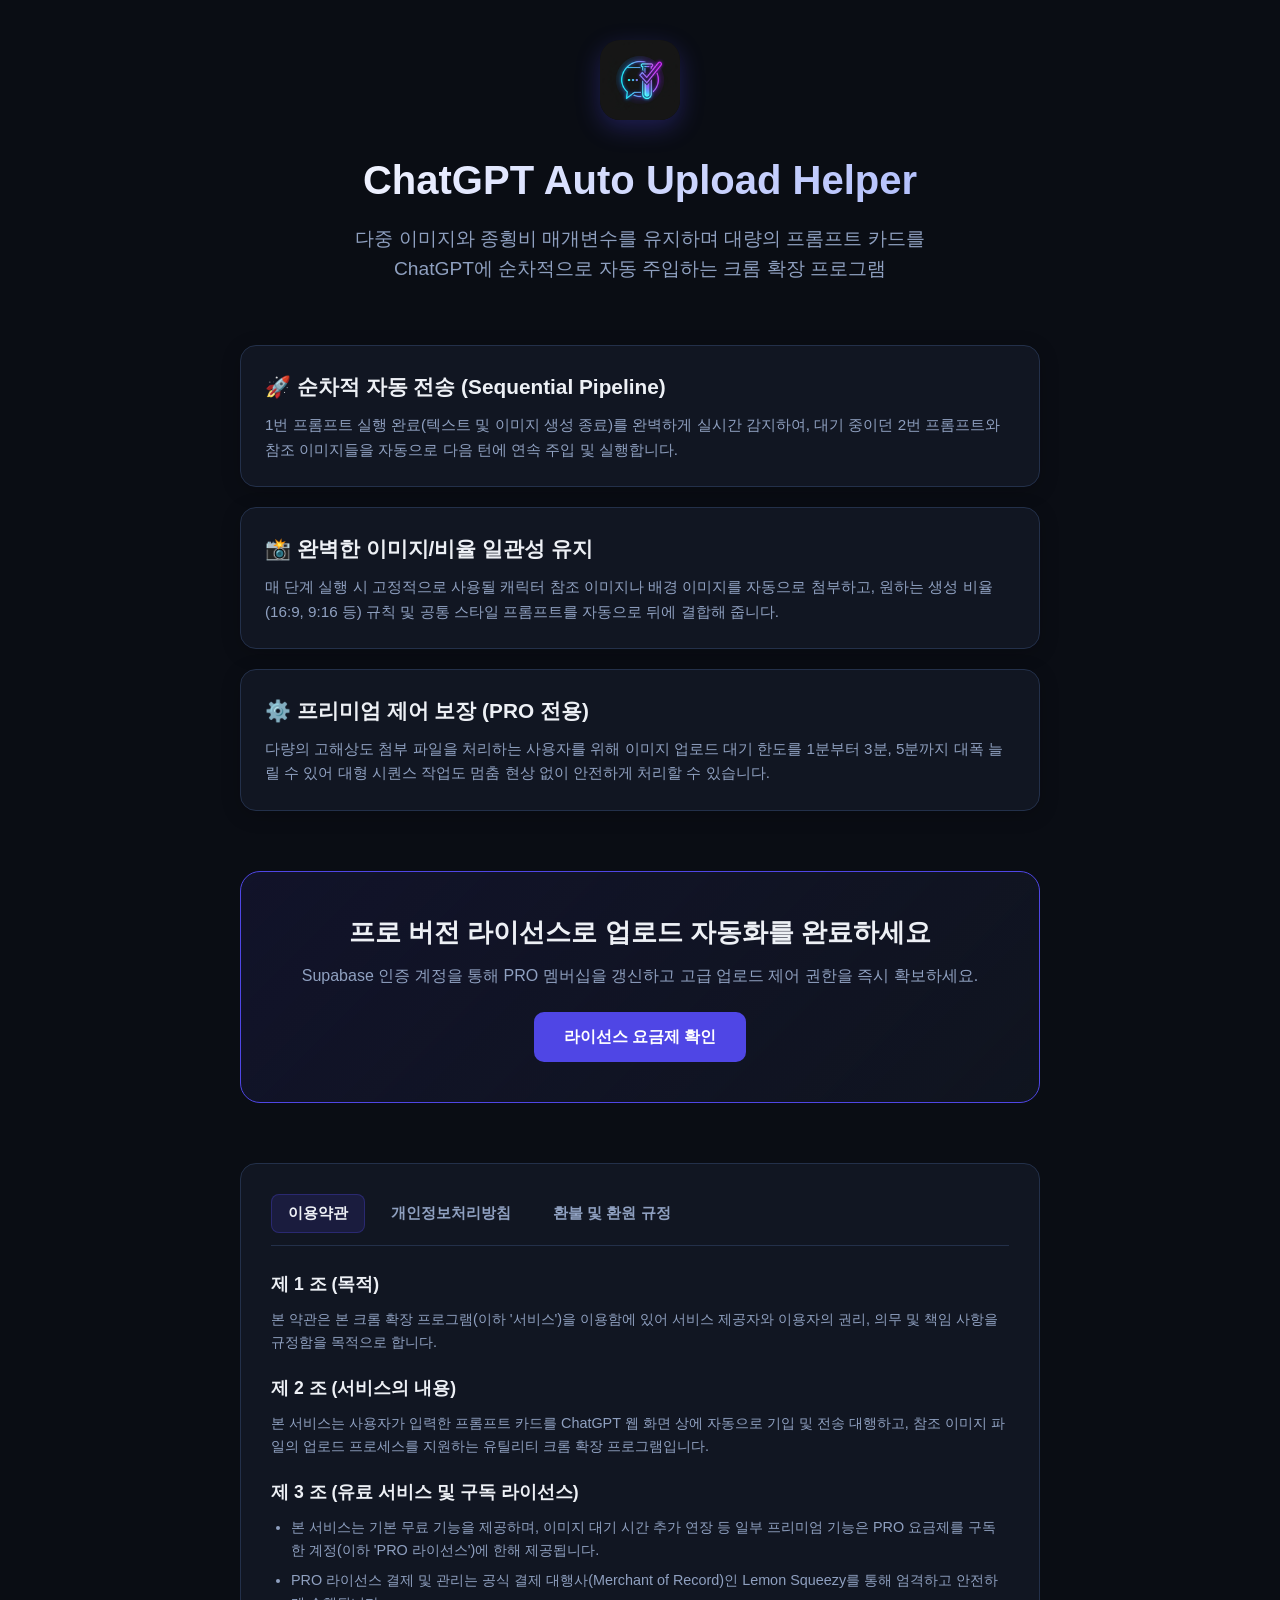
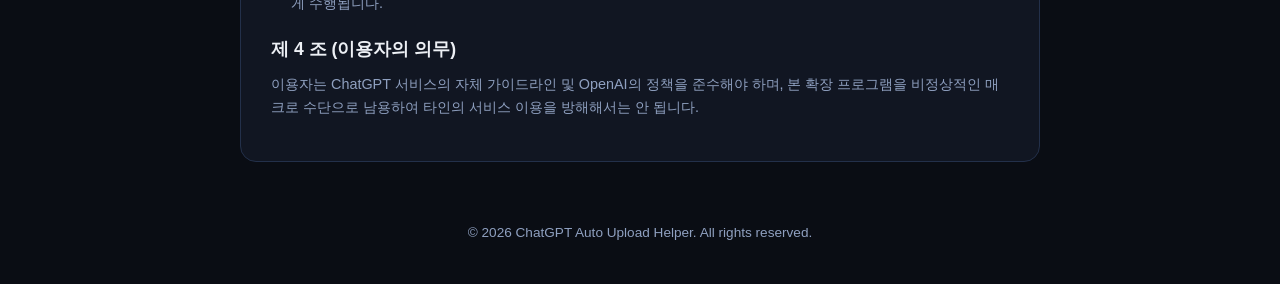
==== index.html @ 583a0a19 "Add responsive dark-mode product landing page containing Terms, Privacy, and Refund Policies for sto" ====
<!DOCTYPE html>
<html lang="ko">
<head>
  <meta charset="UTF-8">
  <meta name="viewport" content="width=device-width, initial-scale=1.0">
  <title>ChatGPT Auto Upload Helper - Chrome Extension</title>
  <style>
    :root {
      --bg: #0a0d14;
      --panel: #111622;
      --border: #23304a;
      --text: #edf0f5;
      --text-muted: #8fa0c0;
      --primary: #4f46e5;
      --primary-hover: #4338ca;
      --accent: #f5a623;
    }

    * {
      box-sizing: border-box;
      margin: 0;
      padding: 0;
    }

    body {
      background-color: var(--bg);
      color: var(--text);
      font-family: -apple-system, BlinkMacSystemFont, "Segoe UI", Roboto, "Helvetica Neue", Arial, sans-serif;
      line-height: 1.6;
      padding: 40px 20px;
    }

    .container {
      max-width: 800px;
      margin: 0 auto;
    }

    header {
      text-align: center;
      margin-bottom: 60px;
    }

    .logo {
      width: 80px;
      height: 80px;
      margin-bottom: 20px;
      border-radius: 20px;
      box-shadow: 0 8px 24px rgba(79, 70, 229, 0.3);
    }

    h1 {
      font-size: 2.5rem;
      font-weight: 800;
      background: linear-gradient(135deg, #ffffff 0%, #a5b4fc 100%);
      -webkit-background-clip: text;
      -webkit-text-fill-color: transparent;
      margin-bottom: 12px;
    }

    .subtitle {
      color: var(--text-muted);
      font-size: 1.2rem;
      max-width: 600px;
      margin: 0 auto;
    }

    /* Product Features */
    .features {
      display: grid;
      grid-template-columns: 1fr;
      gap: 20px;
      margin-bottom: 60px;
    }

    .feature-card {
      background: var(--panel);
      border: 1px solid var(--border);
      border-radius: 16px;
      padding: 24px;
      box-shadow: 0 4px 20px rgba(0, 0, 0, 0.2);
    }

    .feature-card h3 {
      font-size: 1.3rem;
      margin-bottom: 10px;
      display: flex;
      align-items: center;
      gap: 8px;
    }

    .feature-card p {
      color: var(--text-muted);
      font-size: 0.95rem;
    }

    /* CTA Section */
    .cta-section {
      text-align: center;
      background: linear-gradient(135deg, rgba(79, 70, 229, 0.1) 0%, rgba(17, 22, 34, 0.8) 100%);
      border: 1px solid var(--primary);
      border-radius: 20px;
      padding: 40px;
      margin-bottom: 60px;
    }

    .cta-title {
      font-size: 1.6rem;
      margin-bottom: 10px;
    }

    .cta-desc {
      color: var(--text-muted);
      margin-bottom: 24px;
    }

    .btn {
      display: inline-block;
      background-color: var(--primary);
      color: #fff;
      padding: 12px 30px;
      font-weight: 600;
      border-radius: 10px;
      text-decoration: none;
      transition: background-color 0.2s;
    }

    .btn:hover {
      background-color: var(--primary-hover);
    }

    /* Tabs/Documents Section */
    .doc-section {
      background: var(--panel);
      border: 1px solid var(--border);
      border-radius: 16px;
      padding: 30px;
    }

    .doc-nav {
      display: flex;
      gap: 10px;
      border-bottom: 1px solid var(--border);
      padding-bottom: 12px;
      margin-bottom: 24px;
      overflow-x: auto;
    }

    .doc-tab {
      background: none;
      border: none;
      color: var(--text-muted);
      font-weight: 600;
      cursor: pointer;
      padding: 8px 16px;
      border-radius: 8px;
      font-size: 0.95rem;
      white-space: nowrap;
      transition: all 0.2s;
    }

    .doc-tab.active {
      background: rgba(79, 70, 229, 0.15);
      color: var(--text);
      border: 1px solid rgba(79, 70, 229, 0.3);
    }

    .doc-content {
      display: none;
      font-size: 0.9rem;
      color: var(--text-muted);
    }

    .doc-content.active {
      display: block;
    }

    .doc-content h4 {
      color: var(--text);
      margin: 20px 0 10px;
      font-size: 1.1rem;
    }

    .doc-content p, .doc-content ul {
      margin-bottom: 12px;
    }

    .doc-content ul {
      padding-left: 20px;
    }

    .doc-content li {
      margin-bottom: 6px;
    }

    footer {
      text-align: center;
      margin-top: 60px;
      font-size: 0.85rem;
      color: var(--text-muted);
    }
  </style>
</head>
<body>

<div class="container">
  <header>
    <img src="icon128.png" alt="ChatGPT Auto Upload Helper Logo" class="logo" />
    <h1>ChatGPT Auto Upload Helper</h1>
    <p class="subtitle">다중 이미지와 종횡비 매개변수를 유지하며 대량의 프롬프트 카드를 ChatGPT에 순차적으로 자동 주입하는 크롬 확장 프로그램</p>
  </header>

  <section class="features">
    <div class="feature-card">
      <h3>🚀 순차적 자동 전송 (Sequential Pipeline)</h3>
      <p>1번 프롬프트 실행 완료(텍스트 및 이미지 생성 종료)를 완벽하게 실시간 감지하여, 대기 중이던 2번 프롬프트와 참조 이미지들을 자동으로 다음 턴에 연속 주입 및 실행합니다.</p>
    </div>
    <div class="feature-card">
      <h3>📸 완벽한 이미지/비율 일관성 유지</h3>
      <p>매 단계 실행 시 고정적으로 사용될 캐릭터 참조 이미지나 배경 이미지를 자동으로 첨부하고, 원하는 생성 비율(16:9, 9:16 등) 규칙 및 공통 스타일 프롬프트를 자동으로 뒤에 결합해 줍니다.</p>
    </div>
    <div class="feature-card">
      <h3>⚙️ 프리미엄 제어 보장 (PRO 전용)</h3>
      <p>다량의 고해상도 첨부 파일을 처리하는 사용자를 위해 이미지 업로드 대기 한도를 1분부터 3분, 5분까지 대폭 늘릴 수 있어 대형 시퀀스 작업도 멈춤 현상 없이 안전하게 처리할 수 있습니다.</p>
    </div>
  </section>

  <section class="cta-section">
    <h2 class="cta-title">프로 버전 라이선스로 업로드 자동화를 완료하세요</h2>
    <p class="cta-desc">Supabase 인증 계정을 통해 PRO 멤버십을 갱신하고 고급 업로드 제어 권한을 즉시 확보하세요.</p>
    <a href="#" class="btn" onclick="alert('본 제품은 크롬 웹 스토어를 통해 설치 및 활성화하는 크롬 확장 프로그램입니다. 라이선스 갱신은 확장 프로그램 내의 Get Pro 버튼을 통해 진행해 주시기 바랍니다.'); return false;">라이선스 요금제 확인</a>
  </section>

  <section class="doc-section">
    <div class="doc-nav">
      <button class="doc-tab active" onclick="switchTab('terms')">이용약관</button>
      <button class="doc-tab" onclick="switchTab('privacy')">개인정보처리방침</button>
      <button class="doc-tab" onclick="switchTab('refund')">환불 및 환원 규정</button>
    </div>

    <!-- Terms of Service -->
    <div id="terms" class="doc-content active">
      <h4>제 1 조 (목적)</h4>
      <p>본 약관은 본 크롬 확장 프로그램(이하 '서비스')을 이용함에 있어 서비스 제공자와 이용자의 권리, 의무 및 책임 사항을 규정함을 목적으로 합니다.</p>

      <h4>제 2 조 (서비스의 내용)</h4>
      <p>본 서비스는 사용자가 입력한 프롬프트 카드를 ChatGPT 웹 화면 상에 자동으로 기입 및 전송 대행하고, 참조 이미지 파일의 업로드 프로세스를 지원하는 유틸리티 크롬 확장 프로그램입니다.</p>

      <h4>제 3 조 (유료 서비스 및 구독 라이선스)</h4>
      <ul>
        <li>본 서비스는 기본 무료 기능을 제공하며, 이미지 대기 시간 추가 연장 등 일부 프리미엄 기능은 PRO 요금제를 구독한 계정(이하 'PRO 라이선스')에 한해 제공됩니다.</li>
        <li>PRO 라이선스 결제 및 관리는 공식 결제 대행사(Merchant of Record)인 Lemon Squeezy를 통해 엄격하고 안전하게 수행됩니다.</li>
      </ul>

      <h4>제 4 조 (이용자의 의무)</h4>
      <p>이용자는 ChatGPT 서비스의 자체 가이드라인 및 OpenAI의 정책을 준수해야 하며, 본 확장 프로그램을 비정상적인 매크로 수단으로 남용하여 타인의 서비스 이용을 방해해서는 안 됩니다.</p>
    </div>

    <!-- Privacy Policy -->
    <div id="privacy" class="doc-content">
      <h4>1. 개인정보 수집 항목 및 방법</h4>
      <p>본 서비스는 기본적으로 사용자가 ChatGPT에 전송하는 프롬프트 문장, 민감 정보, 입력 파일을 서비스 제공자의 원격 서버로 전송하여 수집하지 않습니다. 모든 데이터 처리는 이용자의 로컬 웹 브라우저 샌드박스 내부에서만 안전하게 실행됩니다.</p>
      
      <h4>2. 회원 가입 및 인증 데이터 처리</h4>
      <p>구독 권한을 식별하기 위해 구글 로그인(Google Sign-In) 연동을 통한 이메일 주소 및 고유 UUID 값을 Supabase 인증 DB를 거쳐 안전하게 검증합니다. 수집된 이메일 정보는 오직 라이선스 유효성 확인 목적으로만 사용됩니다.</p>

      <h4>3. 타사 쿠키 및 외부 전송 금지</h4>
      <p>본 서비스는 마케팅 목적의 타사 추적 픽셀이나 악성 애드웨어를 포함하지 않으며, 결제 내역 확인을 위해 안전한 Supabase 백엔드 웹훅 프로토콜만 통신합니다.</p>
    </div>

    <!-- Refund Policy -->
    <div id="refund" class="doc-content">
      <h4>1. 디지털 상품의 환불 불가 원칙</h4>
      <p>본 서비스가 제공하는 PRO 라이선스는 결제 완료 직후 계정에 즉시 라이선스가 영구/구독 적용되어 효력이 활성화되는 **디지털 소프트웨어 및 전자적 무형 상품**입니다. 따라서 대한민국 전자상거래법 및 국제 표준 디지털 재화 환불 규정에 따라, 단순 변심으로 인한 환불 및 결제 취소는 원칙적으로 불가능합니다.</p>

      <h4>2. 기술적 예외 환불 규정</h4>
      <ul>
        <li>구매 후 **7일 이내**에 프로그램의 치명적인 결함이나 에러로 인해 정상적인 기능 작동이 불가능하고, 서비스 제공자가 보완 패치를 제공하지 못하는 객명한 기술적 결함이 증명된 경우에는 예외적으로 환불을 요청하실 수 있습니다.</li>
        <li>이 경우 레몬스퀴지 고객 센터 또는 지원 계정을 통해 환불 사유 및 재현 단계 스크린샷과 함께 결제 영수증 번호를 제출해 주시면 적극적으로 검토하여 조치해 드립니다.</li>
      </ul>

      <h4>3. 구독 취소 (Cancellation)</h4>
      <p>구독형 라이선스의 경우 언제든지 마이페이지 또는 레몬스퀴지 결제 관리 이메일을 통해 다가오는 다음 갱신 주기의 결제를 자유롭게 해지(구독 취소)할 수 있습니다.</p>
    </div>
  </section>

  <footer>
    <p>© 2026 ChatGPT Auto Upload Helper. All rights reserved.</p>
  </footer>
</div>

<script>
  function switchTab(tabId) {
    document.querySelectorAll('.doc-tab').forEach(btn => btn.classList.remove('active'));
    document.querySelectorAll('.doc-content').forEach(content => content.classList.remove('active'));

    const activeBtn = Array.from(document.querySelectorAll('.doc-tab')).find(btn => btn.innerText.includes(
      tabId === 'terms' ? '이용약관' : (tabId === 'privacy' ? '개인정보처리방침' : '환불')
    ));
    if (activeBtn) activeBtn.classList.add('active');

    const content = document.getElementById(tabId);
    if (content) content.classList.add('active');
  }
</script>
</body>
</html>
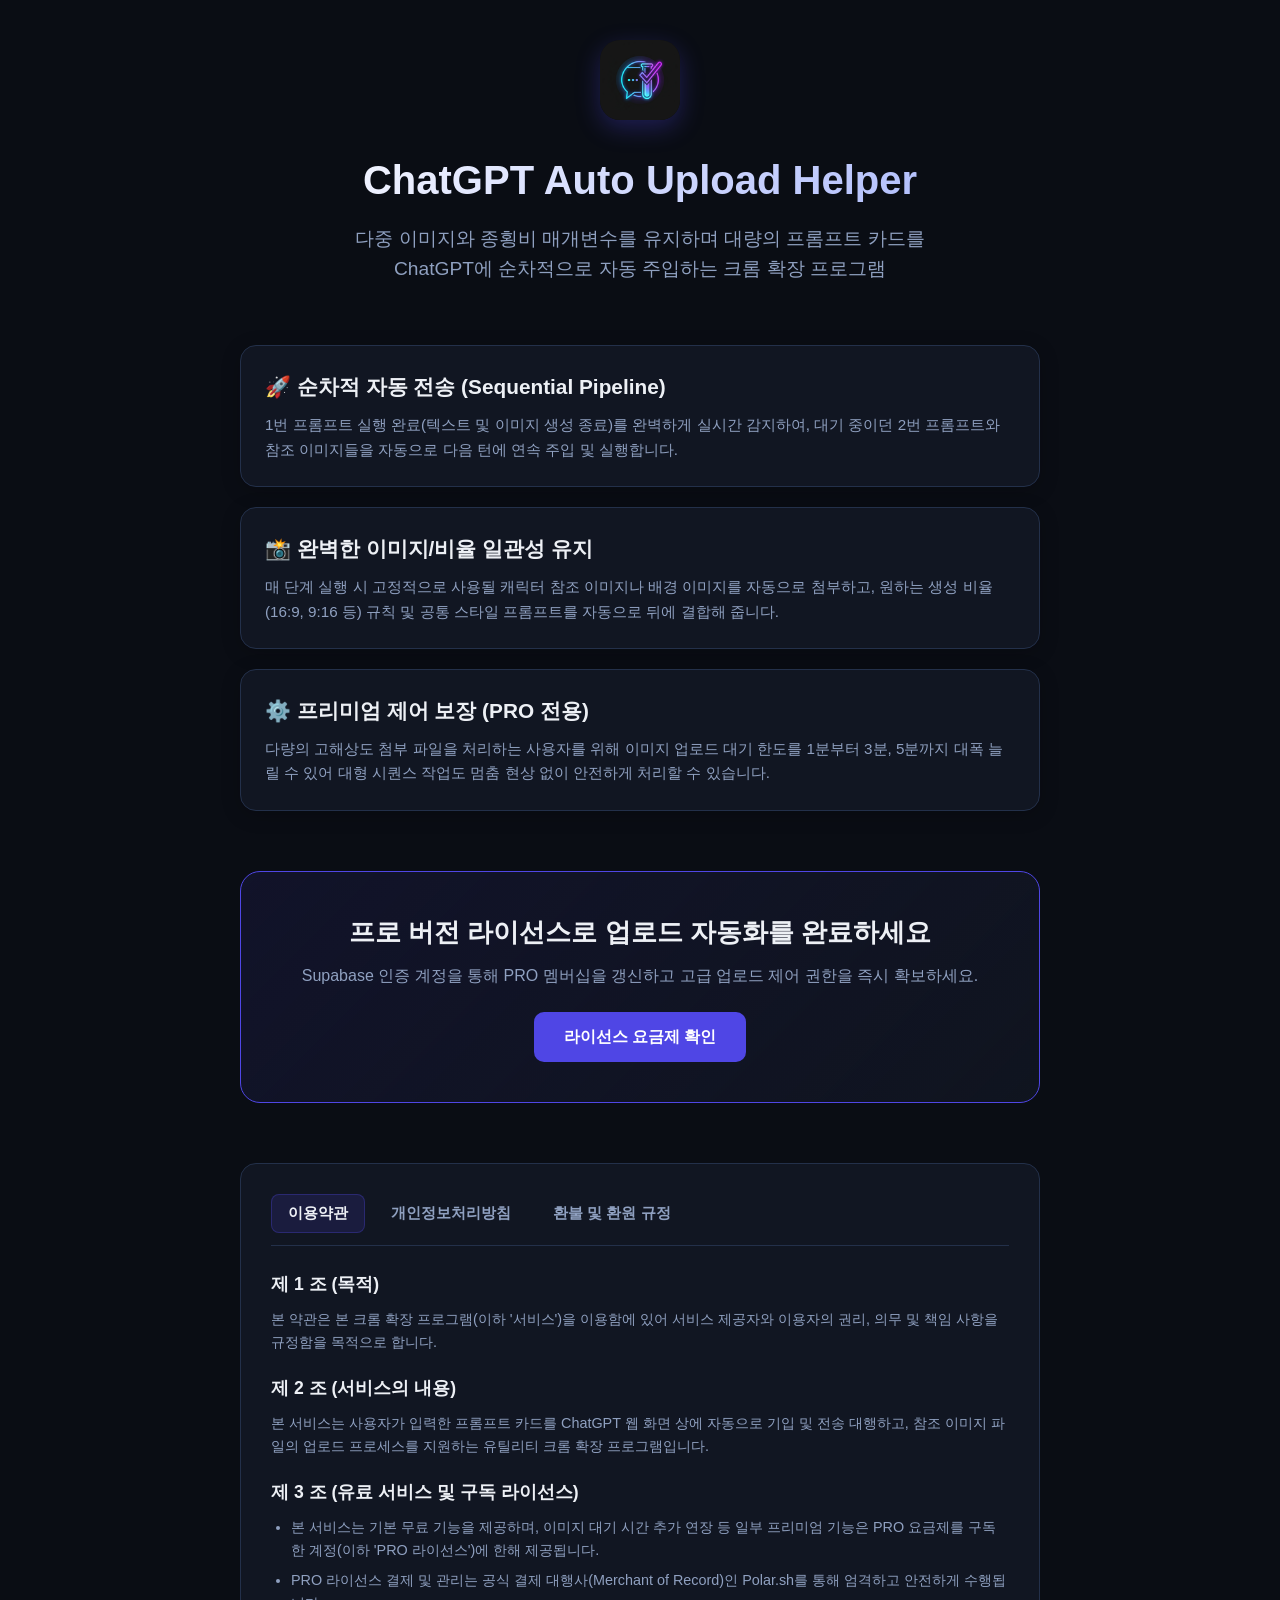
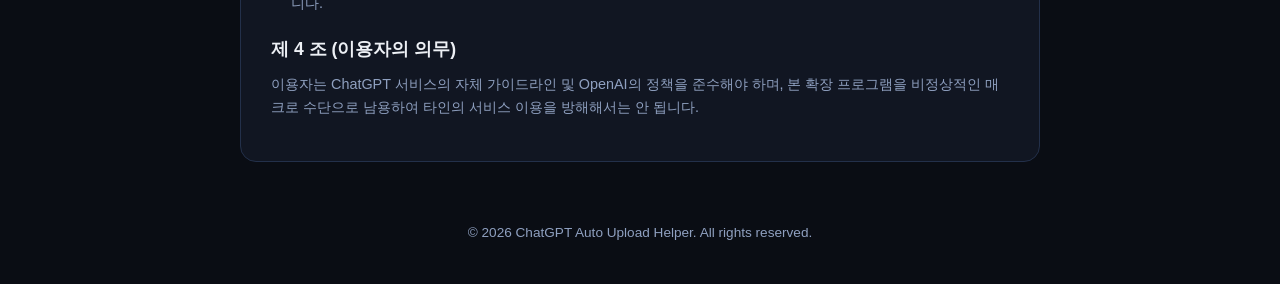
==== commit 582095dd: "Migrate payment system from Lemon Squeezy to Polar.sh, supporting dynamic custom fields and Standard" ====
--- a/index.html
+++ b/index.html
@@ -248,7 +248,7 @@
       <h4>제 3 조 (유료 서비스 및 구독 라이선스)</h4>
       <ul>
         <li>본 서비스는 기본 무료 기능을 제공하며, 이미지 대기 시간 추가 연장 등 일부 프리미엄 기능은 PRO 요금제를 구독한 계정(이하 'PRO 라이선스')에 한해 제공됩니다.</li>
-        <li>PRO 라이선스 결제 및 관리는 공식 결제 대행사(Merchant of Record)인 Lemon Squeezy를 통해 엄격하고 안전하게 수행됩니다.</li>
+        <li>PRO 라이선스 결제 및 관리는 공식 결제 대행사(Merchant of Record)인 Polar.sh를 통해 엄격하고 안전하게 수행됩니다.</li>
       </ul>
 
       <h4>제 4 조 (이용자의 의무)</h4>
@@ -275,11 +275,11 @@
       <h4>2. 기술적 예외 환불 규정</h4>
       <ul>
         <li>구매 후 **7일 이내**에 프로그램의 치명적인 결함이나 에러로 인해 정상적인 기능 작동이 불가능하고, 서비스 제공자가 보완 패치를 제공하지 못하는 객명한 기술적 결함이 증명된 경우에는 예외적으로 환불을 요청하실 수 있습니다.</li>
-        <li>이 경우 레몬스퀴지 고객 센터 또는 지원 계정을 통해 환불 사유 및 재현 단계 스크린샷과 함께 결제 영수증 번호를 제출해 주시면 적극적으로 검토하여 조치해 드립니다.</li>
+        <li>이 경우 Polar 고객 센터 또는 지원 계정을 통해 환불 사유 및 재현 단계 스크린샷과 함께 결제 영수증 번호를 제출해 주시면 적극적으로 검토하여 조치해 드립니다.</li>
       </ul>
 
       <h4>3. 구독 취소 (Cancellation)</h4>
-      <p>구독형 라이선스의 경우 언제든지 마이페이지 또는 레몬스퀴지 결제 관리 이메일을 통해 다가오는 다음 갱신 주기의 결제를 자유롭게 해지(구독 취소)할 수 있습니다.</p>
+      <p>구독형 라이선스의 경우 언제든지 마이페이지 또는 Polar 결제 관리 이메일을 통해 다가오는 다음 갱신 주기의 결제를 자유롭게 해지(구독 취소)할 수 있습니다.</p>
     </div>
   </section>
 
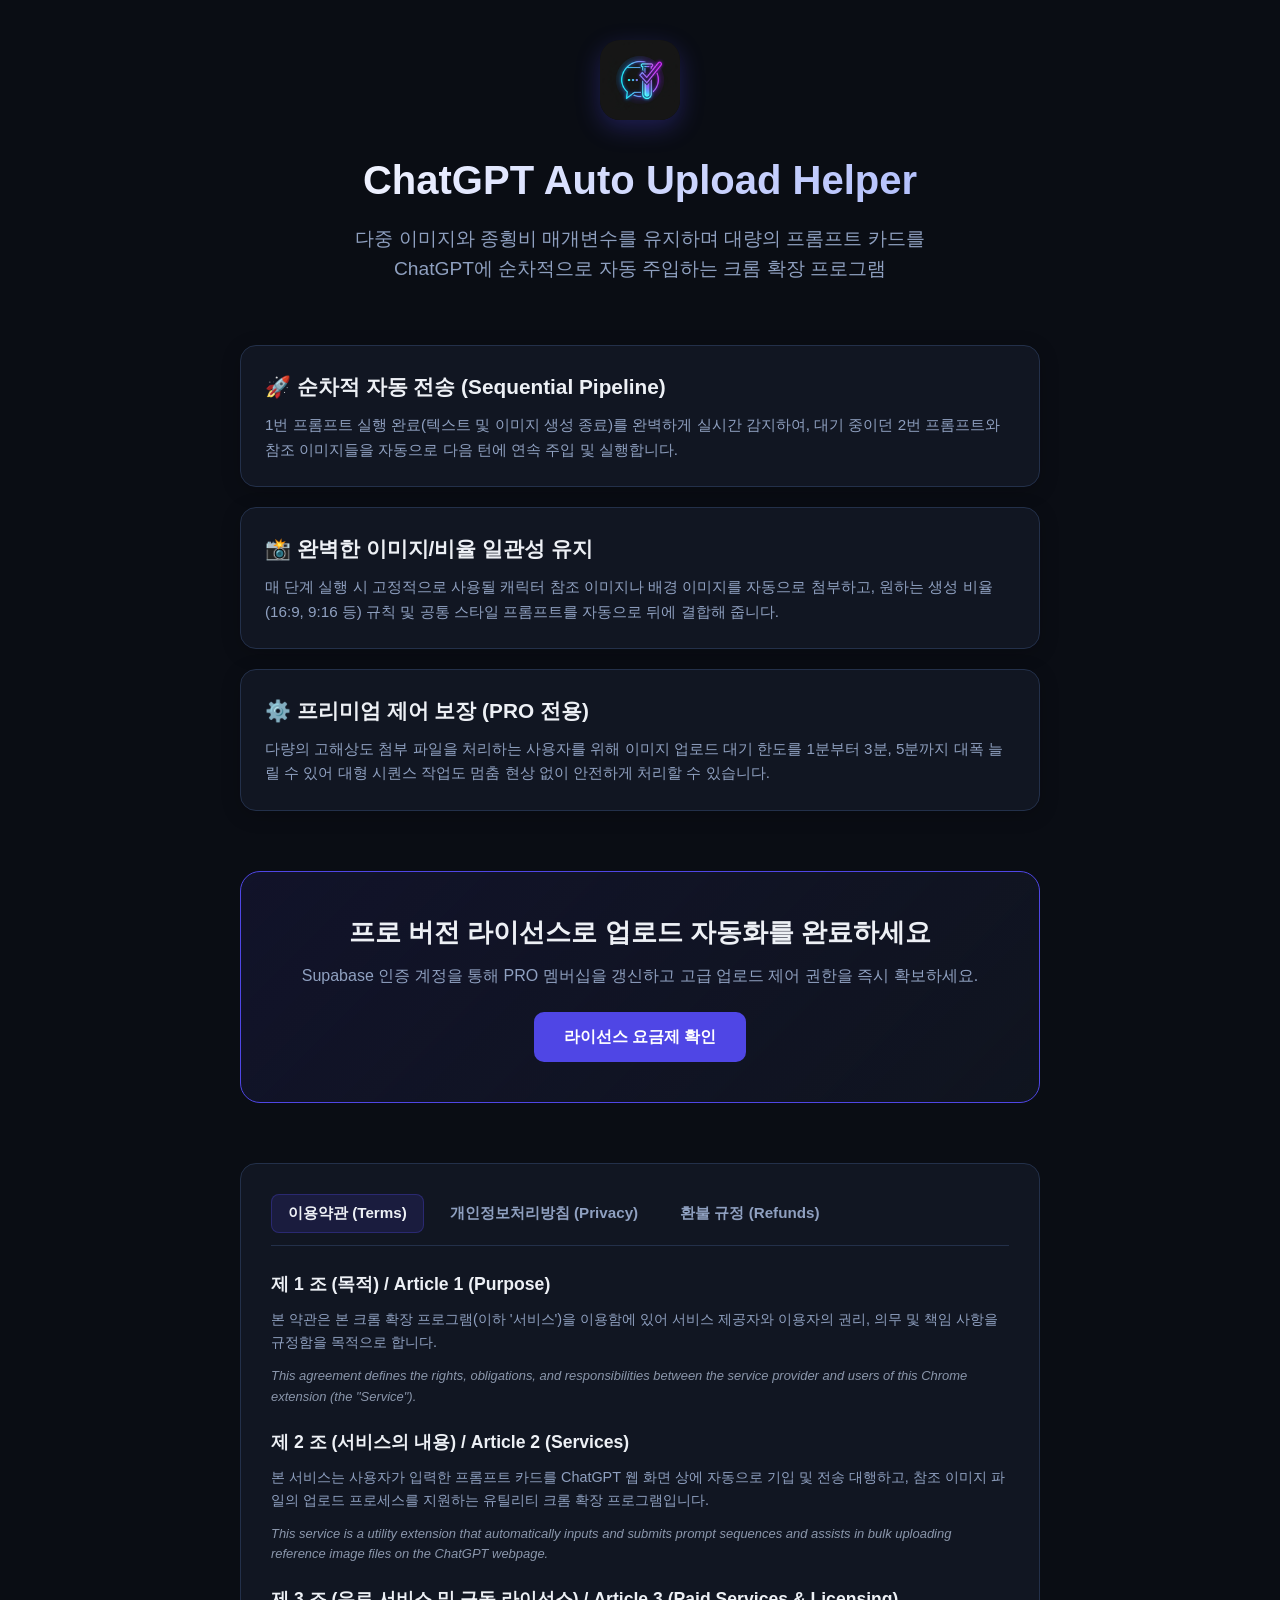
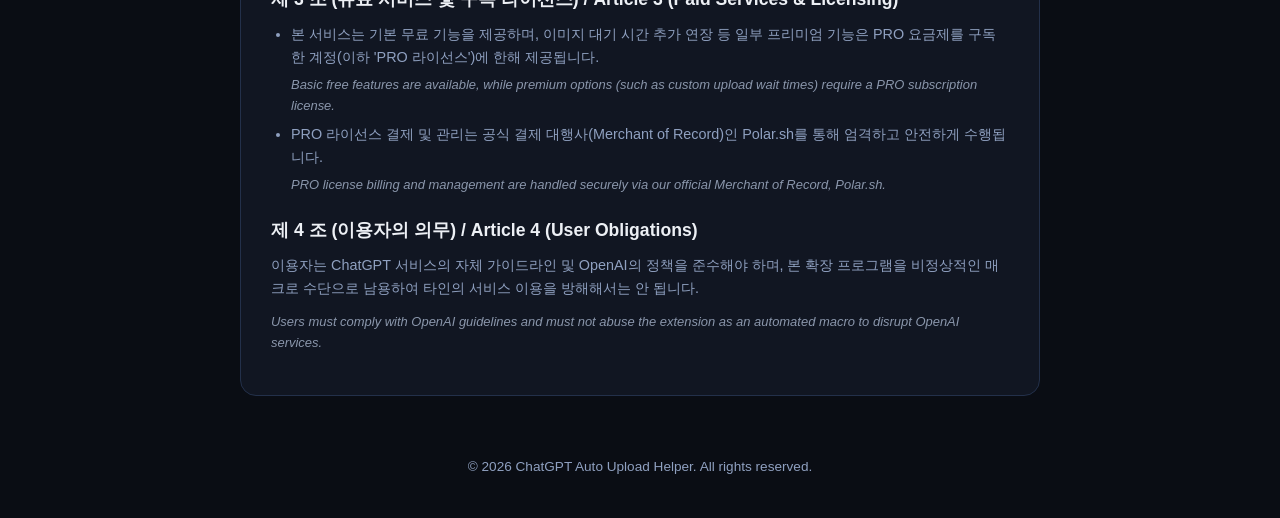
==== commit bef92c0c: "Add side-by-side English translations for Terms, Privacy, and Refund policies to index.html" ====
--- a/index.html
+++ b/index.html
@@ -232,54 +232,66 @@
 
   <section class="doc-section">
     <div class="doc-nav">
-      <button class="doc-tab active" onclick="switchTab('terms')">이용약관</button>
-      <button class="doc-tab" onclick="switchTab('privacy')">개인정보처리방침</button>
-      <button class="doc-tab" onclick="switchTab('refund')">환불 및 환원 규정</button>
+      <button class="doc-tab active" onclick="switchTab('terms')">이용약관 (Terms)</button>
+      <button class="doc-tab" onclick="switchTab('privacy')">개인정보처리방침 (Privacy)</button>
+      <button class="doc-tab" onclick="switchTab('refund')">환불 규정 (Refunds)</button>
     </div>
 
     <!-- Terms of Service -->
     <div id="terms" class="doc-content active">
-      <h4>제 1 조 (목적)</h4>
+      <h4>제 1 조 (목적) / Article 1 (Purpose)</h4>
       <p>본 약관은 본 크롬 확장 프로그램(이하 '서비스')을 이용함에 있어 서비스 제공자와 이용자의 권리, 의무 및 책임 사항을 규정함을 목적으로 합니다.</p>
-
-      <h4>제 2 조 (서비스의 내용)</h4>
+      <p class="en-desc" style="color: #8a96ab; font-size: 0.9em; margin-top: 5px; font-style: italic;">This agreement defines the rights, obligations, and responsibilities between the service provider and users of this Chrome extension (the "Service").</p>
+
+      <h4>제 2 조 (서비스의 내용) / Article 2 (Services)</h4>
       <p>본 서비스는 사용자가 입력한 프롬프트 카드를 ChatGPT 웹 화면 상에 자동으로 기입 및 전송 대행하고, 참조 이미지 파일의 업로드 프로세스를 지원하는 유틸리티 크롬 확장 프로그램입니다.</p>
-
-      <h4>제 3 조 (유료 서비스 및 구독 라이선스)</h4>
+      <p class="en-desc" style="color: #8a96ab; font-size: 0.9em; margin-top: 5px; font-style: italic;">This service is a utility extension that automatically inputs and submits prompt sequences and assists in bulk uploading reference image files on the ChatGPT webpage.</p>
+
+      <h4>제 3 조 (유료 서비스 및 구독 라이선스) / Article 3 (Paid Services & Licensing)</h4>
       <ul>
         <li>본 서비스는 기본 무료 기능을 제공하며, 이미지 대기 시간 추가 연장 등 일부 프리미엄 기능은 PRO 요금제를 구독한 계정(이하 'PRO 라이선스')에 한해 제공됩니다.</li>
+        <li class="en-desc" style="color: #8a96ab; font-size: 0.9em; margin-top: 2px; font-style: italic; list-style-type: none;">Basic free features are available, while premium options (such as custom upload wait times) require a PRO subscription license.</li>
         <li>PRO 라이선스 결제 및 관리는 공식 결제 대행사(Merchant of Record)인 Polar.sh를 통해 엄격하고 안전하게 수행됩니다.</li>
+        <li class="en-desc" style="color: #8a96ab; font-size: 0.9em; margin-top: 2px; font-style: italic; list-style-type: none;">PRO license billing and management are handled securely via our official Merchant of Record, Polar.sh.</li>
       </ul>
 
-      <h4>제 4 조 (이용자의 의무)</h4>
+      <h4>제 4 조 (이용자의 의무) / Article 4 (User Obligations)</h4>
       <p>이용자는 ChatGPT 서비스의 자체 가이드라인 및 OpenAI의 정책을 준수해야 하며, 본 확장 프로그램을 비정상적인 매크로 수단으로 남용하여 타인의 서비스 이용을 방해해서는 안 됩니다.</p>
+      <p class="en-desc" style="color: #8a96ab; font-size: 0.9em; margin-top: 5px; font-style: italic;">Users must comply with OpenAI guidelines and must not abuse the extension as an automated macro to disrupt OpenAI services.</p>
     </div>
 
     <!-- Privacy Policy -->
     <div id="privacy" class="doc-content">
-      <h4>1. 개인정보 수집 항목 및 방법</h4>
+      <h4>1. 개인정보 수집 항목 및 방법 / Data Collection & Scope</h4>
       <p>본 서비스는 기본적으로 사용자가 ChatGPT에 전송하는 프롬프트 문장, 민감 정보, 입력 파일을 서비스 제공자의 원격 서버로 전송하여 수집하지 않습니다. 모든 데이터 처리는 이용자의 로컬 웹 브라우저 샌드박스 내부에서만 안전하게 실행됩니다.</p>
+      <p class="en-desc" style="color: #8a96ab; font-size: 0.9em; margin-top: 5px; font-style: italic;">The extension does not collect or transmit prompts, sensitive data, or files to external servers. All data processing runs locally inside the user's browser sandbox.</p>
       
-      <h4>2. 회원 가입 및 인증 데이터 처리</h4>
+      <h4>2. 회원 가입 및 인증 데이터 처리 / Authentication & Access</h4>
       <p>구독 권한을 식별하기 위해 구글 로그인(Google Sign-In) 연동을 통한 이메일 주소 및 고유 UUID 값을 Supabase 인증 DB를 거쳐 안전하게 검증합니다. 수집된 이메일 정보는 오직 라이선스 유효성 확인 목적으로만 사용됩니다.</p>
-
-      <h4>3. 타사 쿠키 및 외부 전송 금지</h4>
+      <p class="en-desc" style="color: #8a96ab; font-size: 0.9em; margin-top: 5px; font-style: italic;">To identify subscription status, Google Sign-In validates the email and UUID securely through Supabase. The email is solely used for license verification.</p>
+
+      <h4>3. 타사 쿠키 및 외부 전송 금지 / Third-Party Policies</h4>
       <p>본 서비스는 마케팅 목적의 타사 추적 픽셀이나 악성 애드웨어를 포함하지 않으며, 결제 내역 확인을 위해 안전한 Supabase 백엔드 웹훅 프로토콜만 통신합니다.</p>
+      <p class="en-desc" style="color: #8a96ab; font-size: 0.9em; margin-top: 5px; font-style: italic;">No marketing trackers, pixels, or adware are included. The extension only communicates with the secure Supabase API backend for license status.</p>
     </div>
 
     <!-- Refund Policy -->
     <div id="refund" class="doc-content">
-      <h4>1. 디지털 상품의 환불 불가 원칙</h4>
+      <h4>1. 디지털 상품의 환불 불가 원칙 / Refund Exclusions</h4>
       <p>본 서비스가 제공하는 PRO 라이선스는 결제 완료 직후 계정에 즉시 라이선스가 영구/구독 적용되어 효력이 활성화되는 **디지털 소프트웨어 및 전자적 무형 상품**입니다. 따라서 대한민국 전자상거래법 및 국제 표준 디지털 재화 환불 규정에 따라, 단순 변심으로 인한 환불 및 결제 취소는 원칙적으로 불가능합니다.</p>
-
-      <h4>2. 기술적 예외 환불 규정</h4>
+      <p class="en-desc" style="color: #8a96ab; font-size: 0.9em; margin-top: 5px; font-style: italic;">PRO licenses are digital intangibles activated immediately upon purchase. All sales are final and non-refundable due to change of mind.</p>
+
+      <h4>2. 기술적 예외 환불 규정 / Technical Exceptions</h4>
       <ul>
-        <li>구매 후 **7일 이내**에 프로그램의 치명적인 결함이나 에러로 인해 정상적인 기능 작동이 불가능하고, 서비스 제공자가 보완 패치를 제공하지 못하는 객명한 기술적 결함이 증명된 경우에는 예외적으로 환불을 요청하실 수 있습니다.</li>
+        <li>구매 후 **7일 이내**에 프로그램의 치명적인 결함이나 에러로 인해 정상적인 기능 작동이 불가능하고, 서비스 제공자가 보완 패치를 제공하지 못하는 객관한 기술적 결함이 증명된 경우에는 예외적으로 환불을 요청하실 수 있습니다.</li>
+        <li class="en-desc" style="color: #8a96ab; font-size: 0.9em; margin-top: 2px; font-style: italic; list-style-type: none;">If technical issues prevent core functions within 7 days of purchase and cannot be patched, refunds may be requested with proof of errors.</li>
         <li>이 경우 Polar 고객 센터 또는 지원 계정을 통해 환불 사유 및 재현 단계 스크린샷과 함께 결제 영수증 번호를 제출해 주시면 적극적으로 검토하여 조치해 드립니다.</li>
+        <li class="en-desc" style="color: #8a96ab; font-size: 0.9em; margin-top: 2px; font-style: italic; list-style-type: none;">Please submit refund requests with proof of the issue (reproduction steps, screenshot) and invoice number via Polar support channels.</li>
       </ul>
 
-      <h4>3. 구독 취소 (Cancellation)</h4>
+      <h4>3. 구독 취소 / Subscription Cancellation</h4>
       <p>구독형 라이선스의 경우 언제든지 마이페이지 또는 Polar 결제 관리 이메일을 통해 다가오는 다음 갱신 주기의 결제를 자유롭게 해지(구독 취소)할 수 있습니다.</p>
+      <p class="en-desc" style="color: #8a96ab; font-size: 0.9em; margin-top: 5px; font-style: italic;">Subscriptions can be canceled at any time through Polar settings to prevent future renewals.</p>
     </div>
   </section>
 
@@ -301,6 +313,16 @@
     const content = document.getElementById(tabId);
     if (content) content.classList.add('active');
   }
+
+  function handleHash() {
+    const hash = window.location.hash.substring(1);
+    if (hash === 'privacy' || hash === 'terms' || hash === 'refund') {
+      switchTab(hash);
+    }
+  }
+
+  window.addEventListener('load', handleHash);
+  window.addEventListener('hashchange', handleHash);
 </script>
 </body>
 </html>
